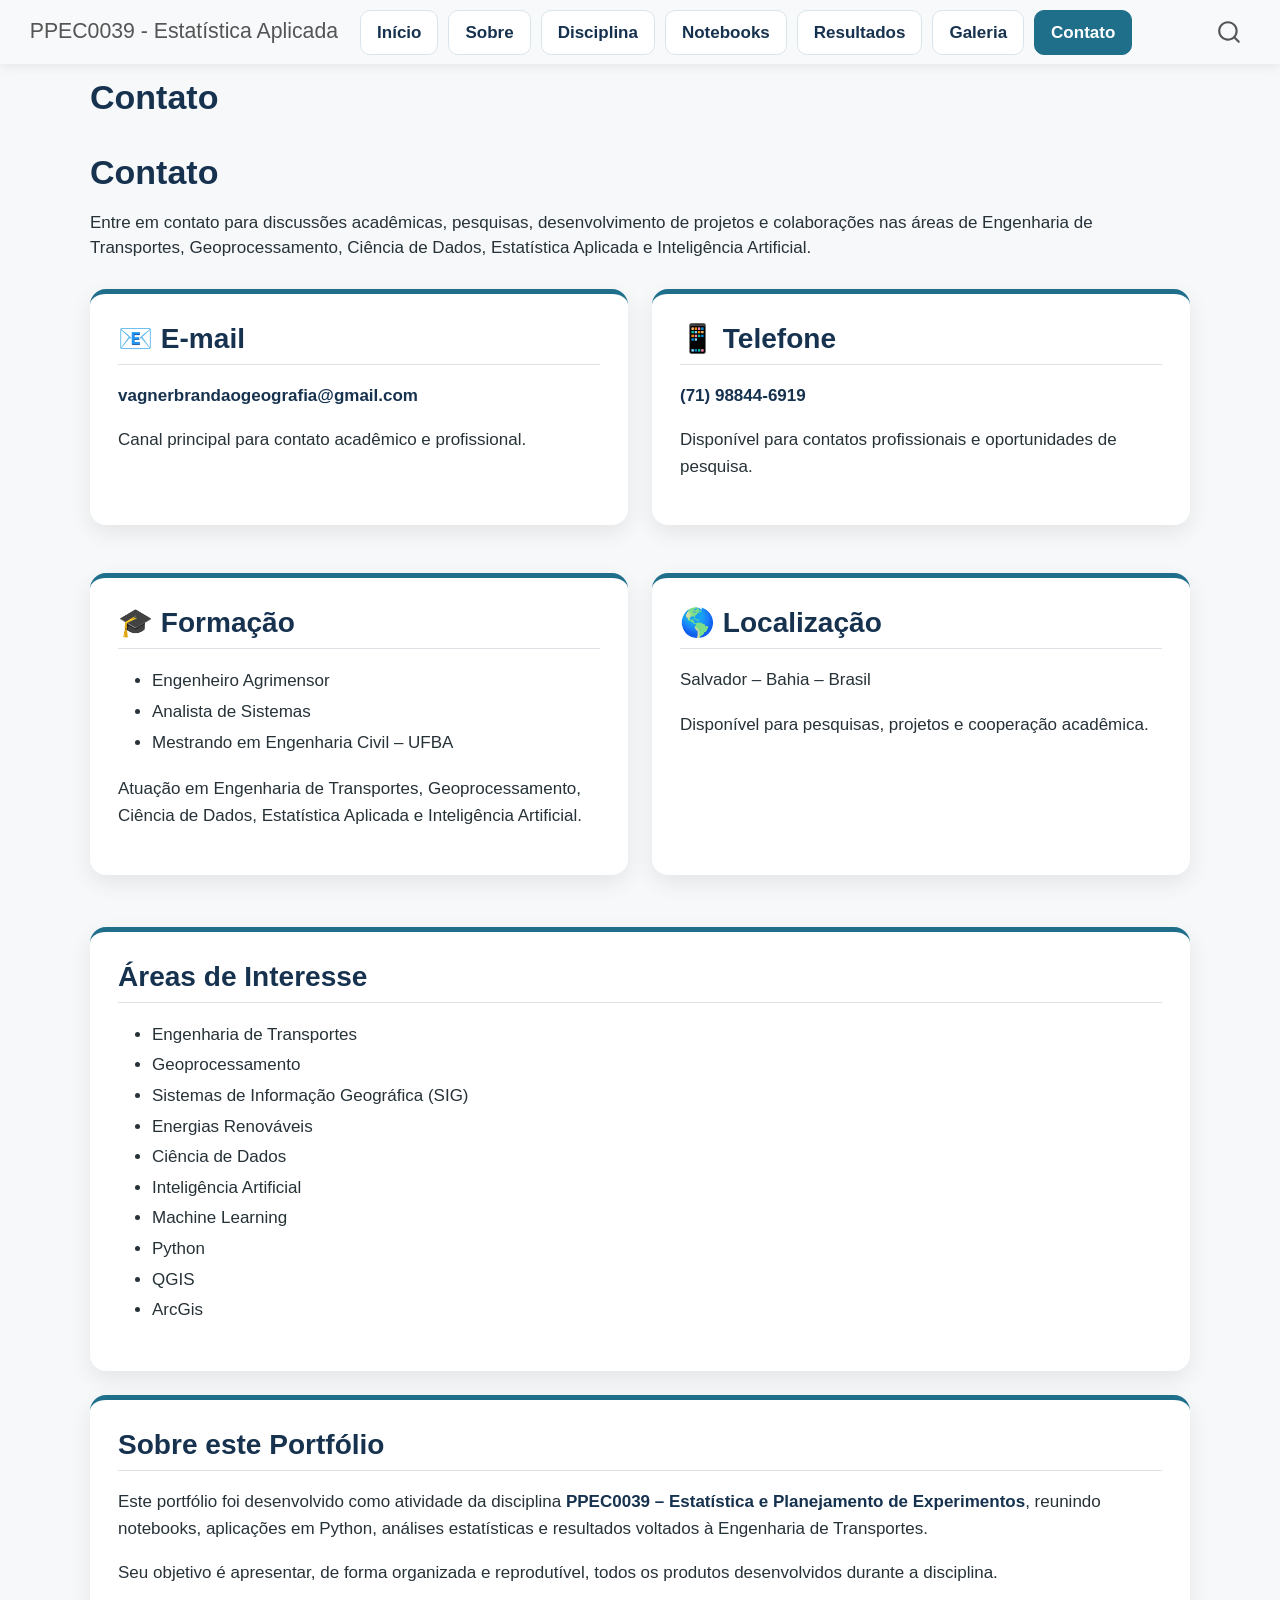
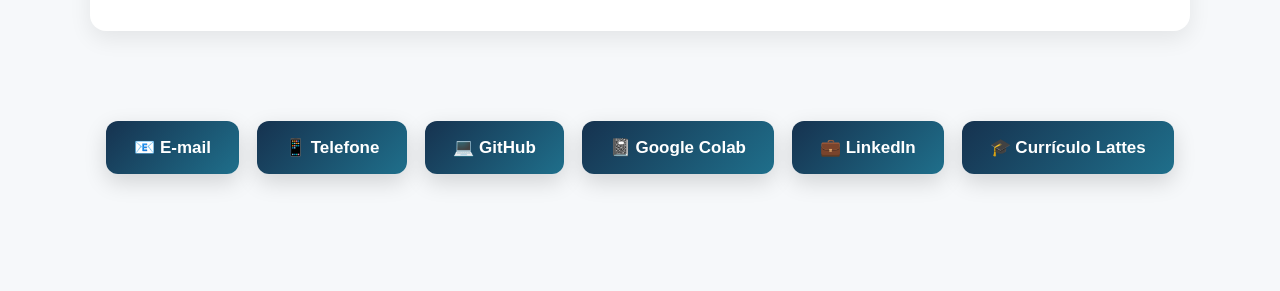
==== docs/contato.html @ 1907cee8 "Publica site Quarto da disciplina" ====
<!DOCTYPE html>
<html xmlns="http://www.w3.org/1999/xhtml" lang="en" xml:lang="en"><head>

<meta charset="utf-8">
<meta name="generator" content="quarto-1.9.38">

<meta name="viewport" content="width=device-width, initial-scale=1.0, user-scalable=yes">


<title>Contato – PPEC0039 - Estatística Aplicada</title>
<style>
/* Default styles provided by pandoc.
** See https://pandoc.org/MANUAL.html#variables-for-html for config info.
*/
code{white-space: pre-wrap;}
span.smallcaps{font-variant: small-caps;}
div.columns{display: flex; gap: min(4vw, 1.5em);}
div.column{flex: auto; overflow-x: auto;}
div.hanging-indent{margin-left: 1.5em; text-indent: -1.5em;}
ul.task-list{list-style: none;}
ul.task-list li input[type="checkbox"] {
  width: 0.8em;
  margin: 0 0.8em 0.2em -1em; /* quarto-specific, see https://github.com/quarto-dev/quarto-cli/issues/4556 */ 
  vertical-align: middle;
}
</style>


<script src="site_libs/quarto-nav/quarto-nav.js"></script>
<script src="site_libs/quarto-nav/headroom.min.js"></script>
<script src="site_libs/clipboard/clipboard.min.js"></script>
<script src="site_libs/quarto-search/autocomplete.umd.js"></script>
<script src="site_libs/quarto-search/fuse.min.js"></script>
<script src="site_libs/quarto-search/quarto-search.js"></script>
<meta name="quarto:offset" content="./">
<script src="site_libs/quarto-html/quarto.js" type="module"></script>
<script src="site_libs/quarto-html/tabsets/tabsets.js" type="module"></script>
<script src="site_libs/quarto-html/popper.min.js"></script>
<script src="site_libs/quarto-html/tippy.umd.min.js"></script>
<script src="site_libs/quarto-html/anchor.min.js"></script>
<link href="site_libs/quarto-html/tippy.css" rel="stylesheet">
<link href="site_libs/quarto-html/quarto-syntax-highlighting-15634bcf2e68342d4ad2dfa704d543f6.css" rel="stylesheet" id="quarto-text-highlighting-styles">
<script src="site_libs/bootstrap/bootstrap.min.js"></script>
<link href="site_libs/bootstrap/bootstrap-icons.css" rel="stylesheet">
<link href="site_libs/bootstrap/bootstrap-a0f9fd0d421825b736dc1bbcbcba2219.min.css" rel="stylesheet" append-hash="true" id="quarto-bootstrap" data-mode="light">
<script id="quarto-search-options" type="application/json">{
  "location": "navbar",
  "copy-button": false,
  "collapse-after": 3,
  "panel-placement": "end",
  "type": "overlay",
  "limit": 50,
  "keyboard-shortcut": [
    "f",
    "/",
    "s"
  ],
  "show-item-context": false,
  "language": {
    "search-no-results-text": "No results",
    "search-matching-documents-text": "matching documents",
    "search-copy-link-title": "Copy link to search",
    "search-hide-matches-text": "Hide additional matches",
    "search-more-match-text": "more match in this document",
    "search-more-matches-text": "more matches in this document",
    "search-clear-button-title": "Clear",
    "search-text-placeholder": "",
    "search-detached-cancel-button-title": "Cancel",
    "search-submit-button-title": "Submit",
    "search-label": "Search"
  }
}</script>


<link rel="stylesheet" href="styles.css">
</head>

<body class="nav-fixed quarto-light">

<div id="quarto-search-results"></div>
  <header id="quarto-header" class="headroom fixed-top">
    <nav class="navbar navbar-expand-lg " data-bs-theme="dark">
      <div class="navbar-container container-fluid">
      <div class="navbar-brand-container mx-auto">
    <a class="navbar-brand" href="./index.html">
    <span class="navbar-title">PPEC0039 - Estatística Aplicada</span>
    </a>
  </div>
            <div id="quarto-search" class="" title="Search"></div>
          <button class="navbar-toggler" type="button" data-bs-toggle="collapse" data-bs-target="#navbarCollapse" aria-controls="navbarCollapse" role="menu" aria-expanded="false" aria-label="Toggle navigation" onclick="if (window.quartoToggleHeadroom) { window.quartoToggleHeadroom(); }">
  <span class="navbar-toggler-icon"></span>
</button>
          <div class="collapse navbar-collapse" id="navbarCollapse">
            <ul class="navbar-nav navbar-nav-scroll me-auto">
  <li class="nav-item">
    <a class="nav-link" href="./index.html"> 
<span class="menu-text">Início</span></a>
  </li>  
  <li class="nav-item">
    <a class="nav-link" href="./about.html"> 
<span class="menu-text">Sobre</span></a>
  </li>  
  <li class="nav-item">
    <a class="nav-link" href="./disciplina.html"> 
<span class="menu-text">Disciplina</span></a>
  </li>  
  <li class="nav-item">
    <a class="nav-link" href="./notebooks.html"> 
<span class="menu-text">Notebooks</span></a>
  </li>  
  <li class="nav-item">
    <a class="nav-link" href="./resultados.html"> 
<span class="menu-text">Resultados</span></a>
  </li>  
  <li class="nav-item">
    <a class="nav-link" href="./galeria.html"> 
<span class="menu-text">Galeria</span></a>
  </li>  
  <li class="nav-item">
    <a class="nav-link active" href="./contato.html" aria-current="page"> 
<span class="menu-text">Contato</span></a>
  </li>  
</ul>
          </div> <!-- /navcollapse -->
            <div class="quarto-navbar-tools">
</div>
      </div> <!-- /container-fluid -->
    </nav>
</header>
<!-- content -->
<div id="quarto-content" class="quarto-container page-columns page-rows-contents page-layout-full page-navbar">
<!-- sidebar -->
<!-- margin-sidebar -->
    
<!-- main -->
<main class="content column-page" id="quarto-document-content">

<header id="title-block-header" class="quarto-title-block default">
<div class="quarto-title">
<h1 class="title">Contato</h1>
</div>



<div class="quarto-title-meta column-page">

    
  
    
  </div>
  


</header>


<section id="contato" class="level1">
<h1>Contato</h1>
<p>Entre em contato para discussões acadêmicas, pesquisas, desenvolvimento de projetos e colaborações nas áreas de Engenharia de Transportes, Geoprocessamento, Ciência de Dados, Estatística Aplicada e Inteligência Artificial.</p>
<div class="grid-cards">
<section id="e-mail" class="level2 info-card">
<h2 class="anchored" data-anchor-id="e-mail">📧 E-mail</h2>
<p><strong>vagnerbrandaogeografia@gmail.com</strong></p>
<p>Canal principal para contato acadêmico e profissional.</p>
</section>
<section id="telefone" class="level2 info-card">
<h2 class="anchored" data-anchor-id="telefone">📱 Telefone</h2>
<p><strong>(71) 98844-6919</strong></p>
<p>Disponível para contatos profissionais e oportunidades de pesquisa.</p>
</section>
<section id="formação" class="level2 info-card">
<h2 class="anchored" data-anchor-id="formação">🎓 Formação</h2>
<ul>
<li>Engenheiro Agrimensor</li>
<li>Analista de Sistemas</li>
<li>Mestrando em Engenharia Civil – UFBA</li>
</ul>
<p>Atuação em Engenharia de Transportes, Geoprocessamento, Ciência de Dados, Estatística Aplicada e Inteligência Artificial.</p>
</section>
<section id="localização" class="level2 info-card">
<h2 class="anchored" data-anchor-id="localização">🌎 Localização</h2>
<p>Salvador – Bahia – Brasil</p>
<p>Disponível para pesquisas, projetos e cooperação acadêmica.</p>
</section>
</div>
<section id="áreas-de-interesse" class="level2 info-card">
<h2 class="anchored" data-anchor-id="áreas-de-interesse">Áreas de Interesse</h2>
<ul>
<li>Engenharia de Transportes</li>
<li>Geoprocessamento</li>
<li>Sistemas de Informação Geográfica (SIG)</li>
<li>Energias Renováveis</li>
<li>Ciência de Dados</li>
<li>Inteligência Artificial</li>
<li>Machine Learning</li>
<li>Python</li>
<li>QGIS</li>
<li>ArcGis</li>
</ul>
</section>
<section id="sobre-este-portfólio" class="level2 info-card">
<h2 class="anchored" data-anchor-id="sobre-este-portfólio">Sobre este Portfólio</h2>
<p>Este portfólio foi desenvolvido como atividade da disciplina <strong>PPEC0039 – Estatística e Planejamento de Experimentos</strong>, reunindo notebooks, aplicações em Python, análises estatísticas e resultados voltados à Engenharia de Transportes.</p>
<p>Seu objetivo é apresentar, de forma organizada e reprodutível, todos os produtos desenvolvidos durante a disciplina.</p>
</section>
<p><br></p>
<div class="contact-links">
<p><a class="contact-button" href="mailto:vagnerbrandaogeografia@gmail.com"> 📧 E-mail </a></p>
<p><a class="contact-button" href="tel:+5571988446919"> 📱 Telefone </a></p>
<p><a class="contact-button" href="https://github.com/Vbrandao13" target="_blank"> 💻 GitHub </a></p>
<p><a class="contact-button" href="https://colab.research.google.com/" target="_blank"> 📓 Google Colab </a></p>
<p><a class="contact-button" href="https://linkedin.com/in/vagner-brandão-94ba0510a" target="_blank"> 💼 LinkedIn </a></p>
<p><a class="contact-button" href="https://lattes.cnpq.br/6029852782960846" target="_blank"> 🎓 Currículo Lattes </a></p>
</div>


</section>

</main> <!-- /main -->
<script id="quarto-html-after-body" type="application/javascript">
  window.document.addEventListener("DOMContentLoaded", function (event) {
    const icon = "";
    const anchorJS = new window.AnchorJS();
    anchorJS.options = {
      placement: 'right',
      icon: icon
    };
    anchorJS.add('.anchored');
    const isCodeAnnotation = (el) => {
      for (const clz of el.classList) {
        if (clz.startsWith('code-annotation-')) {                     
          return true;
        }
      }
      return false;
    }
    const onCopySuccess = function(e) {
      // button target
      const button = e.trigger;
      // don't keep focus
      button.blur();
      // flash "checked"
      button.classList.add('code-copy-button-checked');
      var currentTitle = button.getAttribute("title");
      button.setAttribute("title", "Copied!");
      let tooltip;
      if (window.bootstrap) {
        button.setAttribute("data-bs-toggle", "tooltip");
        button.setAttribute("data-bs-placement", "left");
        button.setAttribute("data-bs-title", "Copied!");
        tooltip = new bootstrap.Tooltip(button, 
          { trigger: "manual", 
            customClass: "code-copy-button-tooltip",
            offset: [0, -8]});
        tooltip.show();    
      }
      setTimeout(function() {
        if (tooltip) {
          tooltip.hide();
          button.removeAttribute("data-bs-title");
          button.removeAttribute("data-bs-toggle");
          button.removeAttribute("data-bs-placement");
        }
        button.setAttribute("title", currentTitle);
        button.classList.remove('code-copy-button-checked');
      }, 1000);
      // clear code selection
      e.clearSelection();
    }
    const getTextToCopy = function(trigger) {
      const outerScaffold = trigger.parentElement.cloneNode(true);
      const codeEl = outerScaffold.querySelector('code');
      for (const childEl of codeEl.children) {
        if (isCodeAnnotation(childEl)) {
          childEl.remove();
        }
      }
      return codeEl.innerText;
    }
    const clipboard = new window.ClipboardJS('.code-copy-button:not([data-in-quarto-modal])', {
      text: getTextToCopy
    });
    clipboard.on('success', onCopySuccess);
    if (window.document.getElementById('quarto-embedded-source-code-modal')) {
      const clipboardModal = new window.ClipboardJS('.code-copy-button[data-in-quarto-modal]', {
        text: getTextToCopy,
        container: window.document.getElementById('quarto-embedded-source-code-modal')
      });
      clipboardModal.on('success', onCopySuccess);
    }
      var localhostRegex = new RegExp(/^(?:http|https):\/\/localhost\:?[0-9]*\//);
      var mailtoRegex = new RegExp(/^mailto:/);
        var filterRegex = new RegExp('/' + window.location.host + '/');
      var isInternal = (href) => {
          return filterRegex.test(href) || localhostRegex.test(href) || mailtoRegex.test(href);
      }
      // Inspect non-navigation links and adorn them if external
     var links = window.document.querySelectorAll('a[href]:not(.nav-link):not(.navbar-brand):not(.toc-action):not(.sidebar-link):not(.sidebar-item-toggle):not(.pagination-link):not(.no-external):not([aria-hidden]):not(.dropdown-item):not(.quarto-navigation-tool):not(.about-link)');
      for (var i=0; i<links.length; i++) {
        const link = links[i];
        if (!isInternal(link.href)) {
          // undo the damage that might have been done by quarto-nav.js in the case of
          // links that we want to consider external
          if (link.dataset.originalHref !== undefined) {
            link.href = link.dataset.originalHref;
          }
        }
      }
    function tippyHover(el, contentFn, onTriggerFn, onUntriggerFn) {
      const config = {
        allowHTML: true,
        maxWidth: 500,
        delay: 100,
        arrow: false,
        appendTo: function(el) {
            return el.parentElement;
        },
        interactive: true,
        interactiveBorder: 10,
        theme: 'quarto',
        placement: 'bottom-start',
      };
      if (contentFn) {
        config.content = contentFn;
      }
      if (onTriggerFn) {
        config.onTrigger = onTriggerFn;
      }
      if (onUntriggerFn) {
        config.onUntrigger = onUntriggerFn;
      }
      window.tippy(el, config); 
    }
    const noterefs = window.document.querySelectorAll('a[role="doc-noteref"]');
    for (var i=0; i<noterefs.length; i++) {
      const ref = noterefs[i];
      tippyHover(ref, function() {
        // use id or data attribute instead here
        let href = ref.getAttribute('data-footnote-href') || ref.getAttribute('href');
        try { href = new URL(href).hash; } catch {}
        const id = href.replace(/^#\/?/, "");
        const note = window.document.getElementById(id);
        if (note) {
          return note.innerHTML;
        } else {
          return "";
        }
      });
    }
    const xrefs = window.document.querySelectorAll('a.quarto-xref');
    const processXRef = (id, note) => {
      // Strip column container classes
      const stripColumnClz = (el) => {
        el.classList.remove("page-full", "page-columns");
        if (el.children) {
          for (const child of el.children) {
            stripColumnClz(child);
          }
        }
      }
      stripColumnClz(note)
      if (id === null || id.startsWith('sec-')) {
        // Special case sections, only their first couple elements
        const container = document.createElement("div");
        if (note.children && note.children.length > 2) {
          container.appendChild(note.children[0].cloneNode(true));
          for (let i = 1; i < note.children.length; i++) {
            const child = note.children[i];
            if (child.tagName === "P" && child.innerText === "") {
              continue;
            } else {
              container.appendChild(child.cloneNode(true));
              break;
            }
          }
          if (window.Quarto?.typesetMath) {
            window.Quarto.typesetMath(container);
          }
          return container.innerHTML
        } else {
          if (window.Quarto?.typesetMath) {
            window.Quarto.typesetMath(note);
          }
          return note.innerHTML;
        }
      } else {
        // Remove any anchor links if they are present
        const anchorLink = note.querySelector('a.anchorjs-link');
        if (anchorLink) {
          anchorLink.remove();
        }
        if (window.Quarto?.typesetMath) {
          window.Quarto.typesetMath(note);
        }
        if (note.classList.contains("callout")) {
          return note.outerHTML;
        } else {
          return note.innerHTML;
        }
      }
    }
    for (var i=0; i<xrefs.length; i++) {
      const xref = xrefs[i];
      tippyHover(xref, undefined, function(instance) {
        instance.disable();
        let url = xref.getAttribute('href');
        let hash = undefined; 
        if (url.startsWith('#')) {
          hash = url;
        } else {
          try { hash = new URL(url).hash; } catch {}
        }
        if (hash) {
          const id = hash.replace(/^#\/?/, "");
          const note = window.document.getElementById(id);
          if (note !== null) {
            try {
              const html = processXRef(id, note.cloneNode(true));
              instance.setContent(html);
            } finally {
              instance.enable();
              instance.show();
            }
          } else {
            // See if we can fetch this
            fetch(url.split('#')[0])
            .then(res => res.text())
            .then(html => {
              const parser = new DOMParser();
              const htmlDoc = parser.parseFromString(html, "text/html");
              const note = htmlDoc.getElementById(id);
              if (note !== null) {
                const html = processXRef(id, note);
                instance.setContent(html);
              } 
            }).finally(() => {
              instance.enable();
              instance.show();
            });
          }
        } else {
          // See if we can fetch a full url (with no hash to target)
          // This is a special case and we should probably do some content thinning / targeting
          fetch(url)
          .then(res => res.text())
          .then(html => {
            const parser = new DOMParser();
            const htmlDoc = parser.parseFromString(html, "text/html");
            const note = htmlDoc.querySelector('main.content');
            if (note !== null) {
              // This should only happen for chapter cross references
              // (since there is no id in the URL)
              // remove the first header
              if (note.children.length > 0 && note.children[0].tagName === "HEADER") {
                note.children[0].remove();
              }
              const html = processXRef(null, note);
              instance.setContent(html);
            } 
          }).finally(() => {
            instance.enable();
            instance.show();
          });
        }
      }, function(instance) {
      });
    }
        let selectedAnnoteEl;
        const selectorForAnnotation = ( cell, annotation) => {
          let cellAttr = 'data-code-cell="' + cell + '"';
          let lineAttr = 'data-code-annotation="' +  annotation + '"';
          const selector = 'span[' + cellAttr + '][' + lineAttr + ']';
          return selector;
        }
        const selectCodeLines = (annoteEl) => {
          const doc = window.document;
          const targetCell = annoteEl.getAttribute("data-target-cell");
          const targetAnnotation = annoteEl.getAttribute("data-target-annotation");
          const annoteSpan = window.document.querySelector(selectorForAnnotation(targetCell, targetAnnotation));
          const lines = annoteSpan.getAttribute("data-code-lines").split(",");
          const lineIds = lines.map((line) => {
            return targetCell + "-" + line;
          })
          let top = null;
          let height = null;
          let parent = null;
          if (lineIds.length > 0) {
              //compute the position of the single el (top and bottom and make a div)
              const el = window.document.getElementById(lineIds[0]);
              top = el.offsetTop;
              height = el.offsetHeight;
              parent = el.parentElement.parentElement;
            if (lineIds.length > 1) {
              const lastEl = window.document.getElementById(lineIds[lineIds.length - 1]);
              const bottom = lastEl.offsetTop + lastEl.offsetHeight;
              height = bottom - top;
            }
            if (top !== null && height !== null && parent !== null) {
              // cook up a div (if necessary) and position it 
              let div = window.document.getElementById("code-annotation-line-highlight");
              if (div === null) {
                div = window.document.createElement("div");
                div.setAttribute("id", "code-annotation-line-highlight");
                div.style.position = 'absolute';
                parent.appendChild(div);
              }
              div.style.top = top - 2 + "px";
              div.style.height = height + 4 + "px";
              div.style.left = 0;
              let gutterDiv = window.document.getElementById("code-annotation-line-highlight-gutter");
              if (gutterDiv === null) {
                gutterDiv = window.document.createElement("div");
                gutterDiv.setAttribute("id", "code-annotation-line-highlight-gutter");
                gutterDiv.style.position = 'absolute';
                const codeCell = window.document.getElementById(targetCell);
                const gutter = codeCell.querySelector('.code-annotation-gutter');
                gutter.appendChild(gutterDiv);
              }
              gutterDiv.style.top = top - 2 + "px";
              gutterDiv.style.height = height + 4 + "px";
            }
            selectedAnnoteEl = annoteEl;
          }
        };
        const unselectCodeLines = () => {
          const elementsIds = ["code-annotation-line-highlight", "code-annotation-line-highlight-gutter"];
          elementsIds.forEach((elId) => {
            const div = window.document.getElementById(elId);
            if (div) {
              div.remove();
            }
          });
          selectedAnnoteEl = undefined;
        };
          // Handle positioning of the toggle
      window.addEventListener(
        "resize",
        throttle(() => {
          elRect = undefined;
          if (selectedAnnoteEl) {
            selectCodeLines(selectedAnnoteEl);
          }
        }, 10)
      );
      function throttle(fn, ms) {
      let throttle = false;
      let timer;
        return (...args) => {
          if(!throttle) { // first call gets through
              fn.apply(this, args);
              throttle = true;
          } else { // all the others get throttled
              if(timer) clearTimeout(timer); // cancel #2
              timer = setTimeout(() => {
                fn.apply(this, args);
                timer = throttle = false;
              }, ms);
          }
        };
      }
        // Attach click handler to the DT
        const annoteDls = window.document.querySelectorAll('dt[data-target-cell]');
        for (const annoteDlNode of annoteDls) {
          annoteDlNode.addEventListener('click', (event) => {
            const clickedEl = event.target;
            if (clickedEl !== selectedAnnoteEl) {
              unselectCodeLines();
              const activeEl = window.document.querySelector('dt[data-target-cell].code-annotation-active');
              if (activeEl) {
                activeEl.classList.remove('code-annotation-active');
              }
              selectCodeLines(clickedEl);
              clickedEl.classList.add('code-annotation-active');
            } else {
              // Unselect the line
              unselectCodeLines();
              clickedEl.classList.remove('code-annotation-active');
            }
          });
        }
    const findCites = (el) => {
      const parentEl = el.parentElement;
      if (parentEl) {
        const cites = parentEl.dataset.cites;
        if (cites) {
          return {
            el,
            cites: cites.split(' ')
          };
        } else {
          return findCites(el.parentElement)
        }
      } else {
        return undefined;
      }
    };
    var bibliorefs = window.document.querySelectorAll('a[role="doc-biblioref"]');
    for (var i=0; i<bibliorefs.length; i++) {
      const ref = bibliorefs[i];
      const citeInfo = findCites(ref);
      if (citeInfo) {
        tippyHover(citeInfo.el, function() {
          var popup = window.document.createElement('div');
          citeInfo.cites.forEach(function(cite) {
            var citeDiv = window.document.createElement('div');
            citeDiv.classList.add('hanging-indent');
            citeDiv.classList.add('csl-entry');
            var biblioDiv = window.document.getElementById('ref-' + cite);
            if (biblioDiv) {
              citeDiv.innerHTML = biblioDiv.innerHTML;
            }
            popup.appendChild(citeDiv);
          });
          return popup.innerHTML;
        });
      }
    }
  });
  </script>
</div> <!-- /content -->




</body></html>
---- docs/site_libs/quarto-html/tippy.css ----
.tippy-box[data-animation=fade][data-state=hidden]{opacity:0}[data-tippy-root]{max-width:calc(100vw - 10px)}.tippy-box{position:relative;background-color:#333;color:#fff;border-radius:4px;font-size:14px;line-height:1.4;white-space:normal;outline:0;transition-property:transform,visibility,opacity}.tippy-box[data-placement^=top]>.tippy-arrow{bottom:0}.tippy-box[data-placement^=top]>.tippy-arrow:before{bottom:-7px;left:0;border-width:8px 8px 0;border-top-color:initial;transform-origin:center top}.tippy-box[data-placement^=bottom]>.tippy-arrow{top:0}.tippy-box[data-placement^=bottom]>.tippy-arrow:before{top:-7px;left:0;border-width:0 8px 8px;border-bottom-color:initial;transform-origin:center bottom}.tippy-box[data-placement^=left]>.tippy-arrow{right:0}.tippy-box[data-placement^=left]>.tippy-arrow:before{border-width:8px 0 8px 8px;border-left-color:initial;right:-7px;transform-origin:center left}.tippy-box[data-placement^=right]>.tippy-arrow{left:0}.tippy-box[data-placement^=right]>.tippy-arrow:before{left:-7px;border-width:8px 8px 8px 0;border-right-color:initial;transform-origin:center right}.tippy-box[data-inertia][data-state=visible]{transition-timing-function:cubic-bezier(.54,1.5,.38,1.11)}.tippy-arrow{width:16px;height:16px;color:#333}.tippy-arrow:before{content:"";position:absolute;border-color:transparent;border-style:solid}.tippy-content{position:relative;padding:5px 9px;z-index:1}
---- docs/site_libs/quarto-html/quarto-syntax-highlighting-15634bcf2e68342d4ad2dfa704d543f6.css ----
/* quarto syntax highlight colors */
:root {
  --quarto-hl-ot-color: #003B4F;
  --quarto-hl-at-color: #657422;
  --quarto-hl-ss-color: #20794D;
  --quarto-hl-an-color: #5E5E5E;
  --quarto-hl-fu-color: #4758AB;
  --quarto-hl-st-color: #20794D;
  --quarto-hl-cf-color: #003B4F;
  --quarto-hl-op-color: #5E5E5E;
  --quarto-hl-er-color: #AD0000;
  --quarto-hl-bn-color: #AD0000;
  --quarto-hl-al-color: #AD0000;
  --quarto-hl-va-color: #111111;
  --quarto-hl-bu-color: inherit;
  --quarto-hl-ex-color: inherit;
  --quarto-hl-pp-color: #AD0000;
  --quarto-hl-in-color: #5E5E5E;
  --quarto-hl-vs-color: #20794D;
  --quarto-hl-wa-color: #5E5E5E;
  --quarto-hl-do-color: #5E5E5E;
  --quarto-hl-im-color: #00769E;
  --quarto-hl-ch-color: #20794D;
  --quarto-hl-dt-color: #AD0000;
  --quarto-hl-fl-color: #AD0000;
  --quarto-hl-co-color: #5E5E5E;
  --quarto-hl-cv-color: #5E5E5E;
  --quarto-hl-cn-color: #8f5902;
  --quarto-hl-sc-color: #5E5E5E;
  --quarto-hl-dv-color: #AD0000;
  --quarto-hl-kw-color: #003B4F;
}

/* other quarto variables */
:root {
  --quarto-font-monospace: SFMono-Regular, Menlo, Monaco, Consolas, "Liberation Mono", "Courier New", monospace;
}

/* syntax highlight based on Pandoc's rules */
pre > code.sourceCode > span {
  color: #003B4F;
}

code.sourceCode > span {
  color: #003B4F;
}

div.sourceCode,
div.sourceCode pre.sourceCode {
  color: #003B4F;
}

/* Normal */
code span {
  color: #003B4F;
}

/* Alert */
code span.al {
  color: #AD0000;
  font-style: inherit;
}

/* Annotation */
code span.an {
  color: #5E5E5E;
  font-style: inherit;
}

/* Attribute */
code span.at {
  color: #657422;
  font-style: inherit;
}

/* BaseN */
code span.bn {
  color: #AD0000;
  font-style: inherit;
}

/* BuiltIn */
code span.bu {
  font-style: inherit;
}

/* ControlFlow */
code span.cf {
  color: #003B4F;
  font-weight: bold;
  font-style: inherit;
}

/* Char */
code span.ch {
  color: #20794D;
  font-style: inherit;
}

/* Constant */
code span.cn {
  color: #8f5902;
  font-style: inherit;
}

/* Comment */
code span.co {
  color: #5E5E5E;
  font-style: inherit;
}

/* CommentVar */
code span.cv {
  color: #5E5E5E;
  font-style: italic;
}

/* Documentation */
code span.do {
  color: #5E5E5E;
  font-style: italic;
}

/* DataType */
code span.dt {
  color: #AD0000;
  font-style: inherit;
}

/* DecVal */
code span.dv {
  color: #AD0000;
  font-style: inherit;
}

/* Error */
code span.er {
  color: #AD0000;
  font-style: inherit;
}

/* Extension */
code span.ex {
  font-style: inherit;
}

/* Float */
code span.fl {
  color: #AD0000;
  font-style: inherit;
}

/* Function */
code span.fu {
  color: #4758AB;
  font-style: inherit;
}

/* Import */
code span.im {
  color: #00769E;
  font-style: inherit;
}

/* Information */
code span.in {
  color: #5E5E5E;
  font-style: inherit;
}

/* Keyword */
code span.kw {
  color: #003B4F;
  font-weight: bold;
  font-style: inherit;
}

/* Operator */
code span.op {
  color: #5E5E5E;
  font-style: inherit;
}

/* Other */
code span.ot {
  color: #003B4F;
  font-style: inherit;
}

/* Preprocessor */
code span.pp {
  color: #AD0000;
  font-style: inherit;
}

/* SpecialChar */
code span.sc {
  color: #5E5E5E;
  font-style: inherit;
}

/* SpecialString */
code span.ss {
  color: #20794D;
  font-style: inherit;
}

/* String */
code span.st {
  color: #20794D;
  font-style: inherit;
}

/* Variable */
code span.va {
  color: #111111;
  font-style: inherit;
}

/* VerbatimString */
code span.vs {
  color: #20794D;
  font-style: inherit;
}

/* Warning */
code span.wa {
  color: #5E5E5E;
  font-style: italic;
}

.prevent-inlining {
  content: "</";
}

/*# sourceMappingURL=f23921c56f73e400b49028c9186a1aa0.css.map */
---- docs/styles.css ----
body {
  font-family: "Segoe UI", Arial, sans-serif;
  background-color: #f6f8fa;
  color: #263238;
}

main {
  max-width: 1100px;
  margin: 0 auto;
}

h1, h2, h3 {
  color: #16324f;
  font-weight: 700;
}

.navbar {
  box-shadow: 0 2px 12px rgba(0,0,0,0.08);
}

/* HERO */
.hero-section {
  background: linear-gradient(135deg, #102a43, #1f6f8b);
  color: white;
  padding: 70px 60px;
  border-radius: 22px;
  margin-bottom: 40px;
  box-shadow: 0 12px 32px rgba(16,42,67,0.28);
}

.hero-section h1,
.hero-section h2,
.hero-section p {
  color: white;
}

.hero-section h1 {
  font-size: 2.8rem;
}

.hero-section h2 {
  border-bottom: 1px solid rgba(255,255,255,0.35);
  padding-bottom: 12px;
}

/* BOTÕES DA PÁGINA INICIAL */
.btn-main,
.btn-light {
  display: inline-block;
  padding: 12px 20px;
  margin: 10px 8px 0 0;
  border-radius: 8px;
  text-decoration: none;
  font-weight: 700;
}

.btn-main {
  background: #ffffff;
  color: #102a43;
}

.btn-light {
  background: rgba(255,255,255,0.18);
  color: white;
  border: 1px solid rgba(255,255,255,0.45);
}

/* GRID DE CARDS */
.grid-cards {
  display: grid;
  grid-template-columns: repeat(2, 1fr);
  gap: 24px;
  margin: 28px 0;
}

/* CARD PADRÃO */
.info-card {
  background: #ffffff;
  padding: 28px;
  border-radius: 16px;
  border-top: 5px solid #1f6f8b;
  box-shadow: 0 8px 22px rgba(0,0,0,0.08);
  margin-bottom: 24px;
}

.info-card h2,
.info-card h3 {
  margin-top: 0;
  color: #16324f;
}

.info-card p {
  line-height: 1.6;
}

.info-card ul {
  line-height: 1.8;
}

/* CARD LARGO */
.full-card {
  background: #ffffff;
  padding: 28px;
  border-radius: 16px;
  border-top: 5px solid #1f6f8b;
  box-shadow: 0 8px 22px rgba(0,0,0,0.08);
  margin: 28px 0 36px 0;
  width: 100%;
}

.full-card h2 {
  margin-top: 0;
  color: #16324f;
}

.wide-card {
  grid-column: 1 / -1;
}

/* BOTÕES DOS NOTEBOOKS */
.btn-github,
.btn-colab {
  display: inline-block;
  margin-top: 18px;
  margin-right: 12px;
  padding: 11px 20px;
  border-radius: 8px;
  font-weight: 700;
  text-decoration: none;
  transition: 0.25s ease-in-out;
}

.btn-github {
  background-color: #1f6f8b;
  color: #ffffff;
}

.btn-github:hover {
  background-color: #174f64;
  color: #ffffff;
  text-decoration: none;
}

.btn-colab {
  background-color: #ffffff;
  color: #1f6f8b;
  border: 2px solid #1f6f8b;
}

.btn-colab:hover {
  background-color: #1f6f8b;
  color: #ffffff;
  text-decoration: none;
}

/* PÁGINA SOBRE */
.profile-card {
  display: grid;
  grid-template-columns: 320px 1fr;
  gap: 36px;
  background: #ffffff;
  padding: 36px;
  border-radius: 22px;
  box-shadow: 0 10px 30px rgba(0,0,0,0.10);
  margin-bottom: 36px;
  align-items: center;
  border-left: 7px solid #1f6f8b;
}

.profile-photo img {
  width: 100%;
  max-width: 300px;
  border-radius: 18px;
  box-shadow: 0 8px 24px rgba(0,0,0,0.22);
}

.profile-info h1 {
  margin-top: 0;
  color: #16324f;
}

.profile-info p {
  font-size: 1rem;
  line-height: 1.65;
}

/* TEXTO PADRONIZADO */
.text-card {
  background: #ffffff;
  padding: 28px;
  border-radius: 16px;
  border-left: 6px solid #1f6f8b;
  box-shadow: 0 8px 22px rgba(0,0,0,0.08);
  margin: 28px 0;
}

.text-card h2 {
  margin-top: 0;
}

/* RESPONSIVO */
@media (max-width: 768px) {
  .grid-cards,
  .profile-card {
    grid-template-columns: 1fr;
  }

  .hero-section {
    padding: 45px 28px;
  }

  .hero-section h1 {
    font-size: 2.1rem;
  }

  .profile-card {
    text-align: center;
  }

  .profile-photo img {
    margin: 0 auto;
  }

  .btn-github,
  .btn-colab {
    display: block;
    width: 100%;
    text-align: center;
  }
}

/* GALERIA */

.gallery-grid {
  display: grid;
  grid-template-columns: repeat(2, 1fr);
  gap: 28px;
  margin: 35px 0;
}

.gallery-card {
  background: #ffffff;
  border-radius: 20px;
  padding: 28px;
  min-height: 280px;
  box-shadow: 0 10px 28px rgba(0,0,0,0.08);
  border-top: 6px solid #1f6f8b;
  transition: 0.25s ease-in-out;
}

.gallery-card:hover {
  transform: translateY(-6px);
  box-shadow: 0 16px 36px rgba(0,0,0,0.14);
}

.gallery-card h3 {
  margin-top: 0;
  color: #16324f;
}

.gallery-placeholder {
  height: 130px;
  border-radius: 16px;
  background: linear-gradient(135deg, #e8f3f7, #ffffff);
  display: flex;
  align-items: center;
  justify-content: center;
  font-size: 4rem;
  margin: 18px 0;
  border: 1px solid #d8e6ec;
}

@media (max-width: 768px) {
  .gallery-grid {
    grid-template-columns: 1fr;
  }
}

/* GALERIA CIENTÍFICA */

.scientific-gallery {
  display: grid;
  grid-template-columns: repeat(2, 1fr);
  gap: 30px;
  margin: 35px 0;
}

.gallery-item {
  background: #ffffff;
  border-radius: 20px;
  overflow: hidden;
  box-shadow: 0 10px 28px rgba(0,0,0,0.10);
  transition: 0.25s ease-in-out;
  border-top: 6px solid #1f6f8b;
}

.gallery-item:hover {
  transform: translateY(-6px);
  box-shadow: 0 18px 40px rgba(0,0,0,0.16);
}

.gallery-item img {
  width: 100%;
  height: 240px;
  object-fit: cover;
  display: block;
}

.gallery-content {
  padding: 26px;
}

.gallery-content h3 {
  margin-top: 0;
  color: #16324f;
}

.gallery-content p {
  line-height: 1.6;
  margin-bottom: 18px;
}

@media (max-width: 768px) {
  .scientific-gallery {
    grid-template-columns: 1fr;
  }

  .gallery-item img {
    height: 220px;
  }
}

/* CONTATO */

.contact-links{
    display:flex;
    gap:18px;
    flex-wrap:wrap;
    margin-top:20px;
}

.contact-button{
    display:inline-block;
    padding:12px 22px;
    border-radius:10px;
    background:#1f6f8b;
    color:#fff;
    text-decoration:none;
    font-weight:600;
    transition:.3s;
}

.contact-button:hover{
    background:#16324f;
    color:#fff;
    transform:translateY(-2px);
}

.info-card strong{
    color:#16324f;
}

/* BOTÕES DA PÁGINA CONTATO */

.contact-links{
    display:flex;
    justify-content:center;
    gap:20px;
    margin:40px 0;
    flex-wrap:wrap;
}

.contact-button{
    background:#1f6f8b;
    color:white;
    text-decoration:none;
    padding:14px 28px;
    border-radius:10px;
    font-weight:600;
    transition:0.3s;
    box-shadow:0 6px 18px rgba(0,0,0,.15);
}

.contact-button:hover{
    background:#16324f;
    color:white;
    transform:translateY(-3px);
}

/* ===========================================================
   CONTATO
=========================================================== */

.contact-links{
    display:flex;
    justify-content:center;
    align-items:center;
    flex-wrap:wrap;
    gap:18px;
    margin:40px auto;
}

.contact-button{
    display:inline-flex;
    align-items:center;
    justify-content:center;
    gap:8px;

    padding:14px 28px;

    background:linear-gradient(135deg,#16324f,#1f6f8b);
    color:#ffffff;

    text-decoration:none;
    font-weight:600;
    font-size:1rem;

    border-radius:12px;

    box-shadow:0 8px 22px rgba(0,0,0,.15);

    transition:all .30s ease;
}

.contact-button:hover{

    background:linear-gradient(135deg,#1f6f8b,#16324f);

    color:#ffffff;

    transform:translateY(-4px);

    box-shadow:0 14px 28px rgba(0,0,0,.20);

    text-decoration:none;

}

.navbar-nav .nav-link {
  margin: 0 5px;
  padding: 9px 16px !important;
  border-radius: 10px;
  background: #ffffff;
  color: #16324f !important;
  font-weight: 600;
  border: 1px solid #d8e6ec;
  transition: 0.25s;
}

.navbar-nav .nav-link:hover,
.navbar-nav .nav-link.active {
  background: #1f6f8b;
  color: #ffffff !important;
  border-color: #1f6f8b;
}
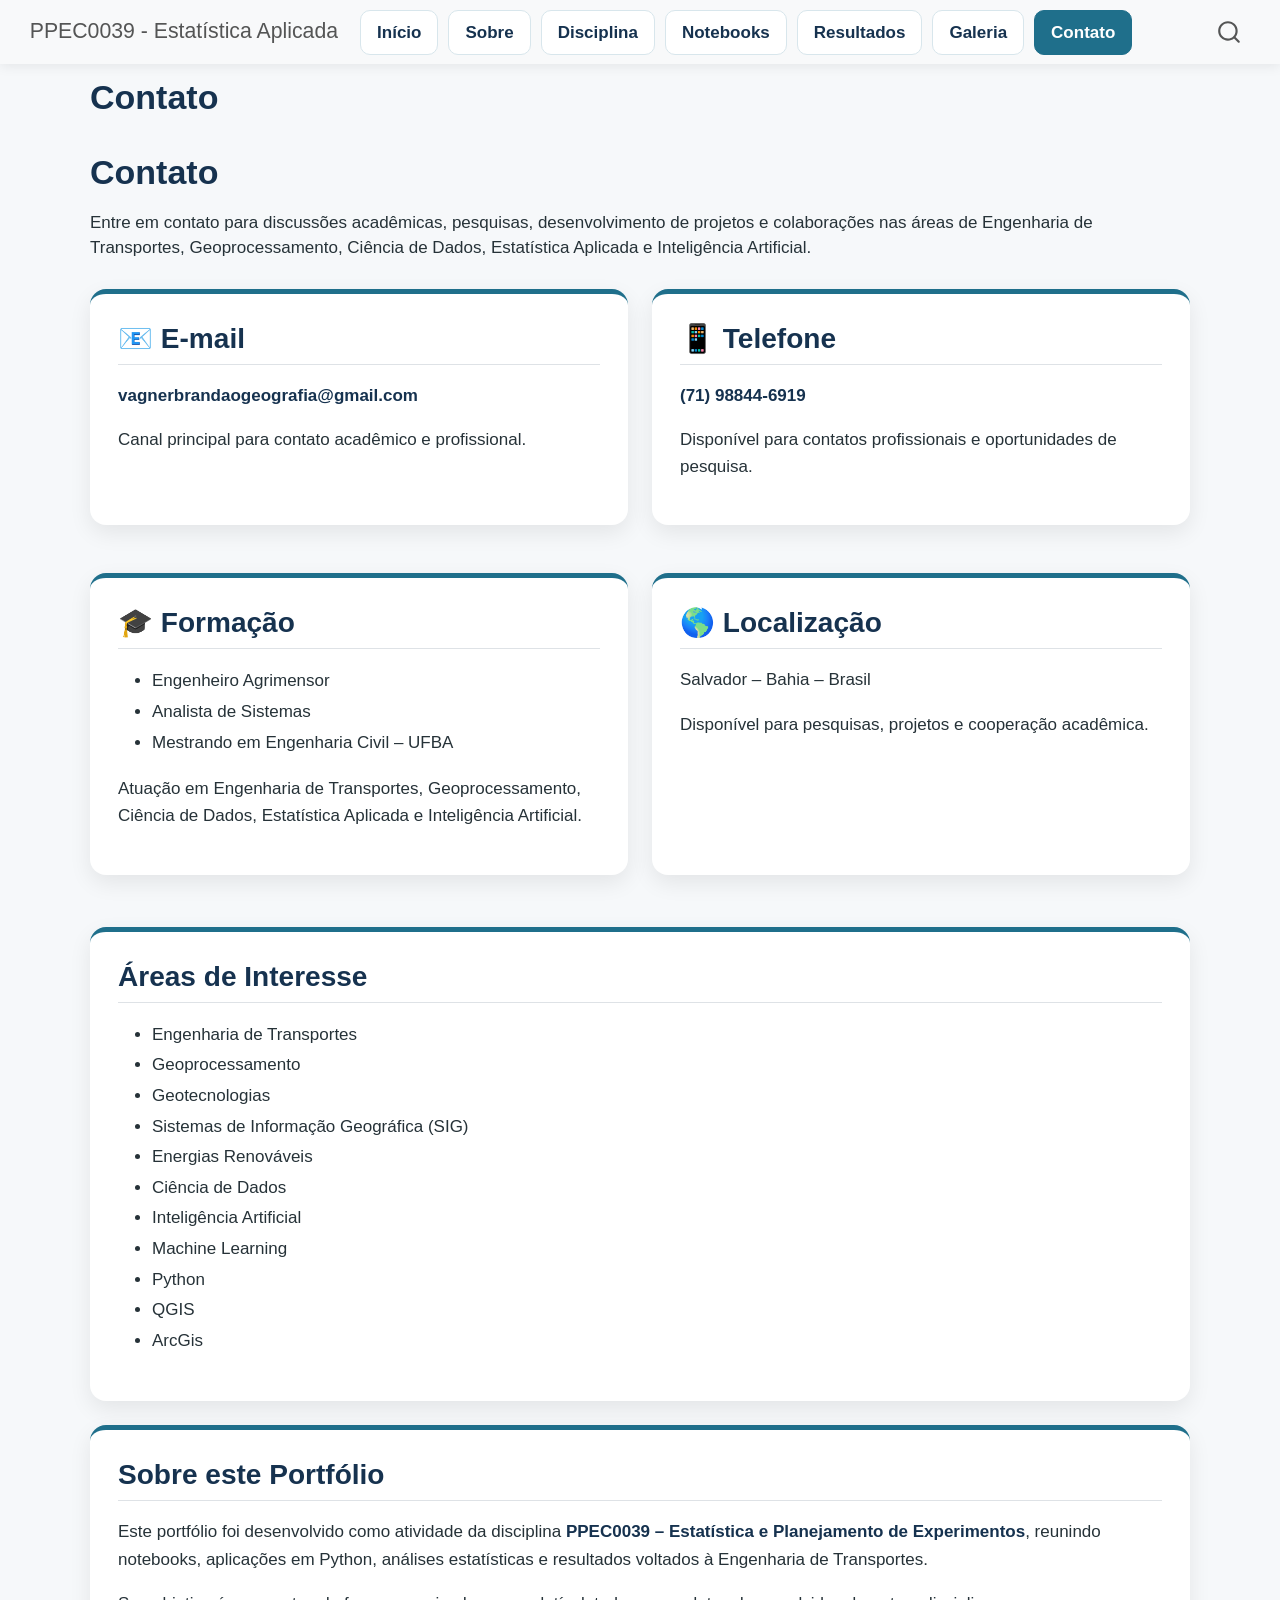
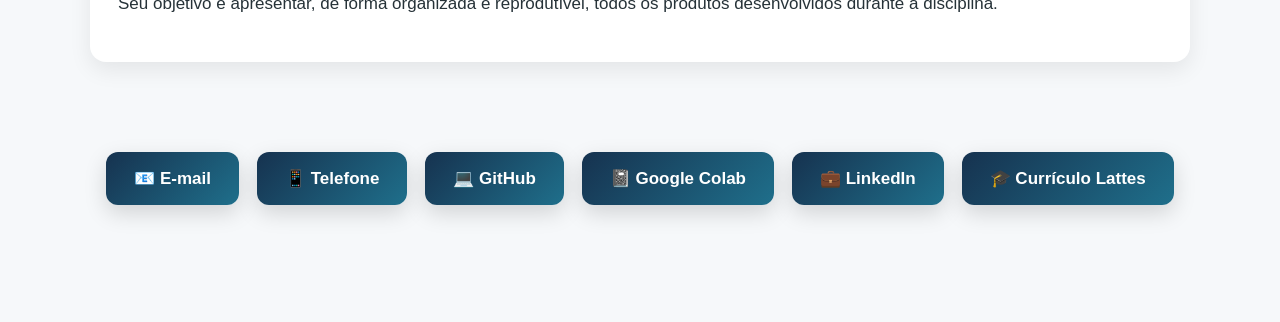
==== commit 591b960e: "Corrige links das aulas 04 e 09" ====
--- a/docs/contato.html
+++ b/docs/contato.html
@@ -188,6 +188,7 @@
 <ul>
 <li>Engenharia de Transportes</li>
 <li>Geoprocessamento</li>
+<li>Geotecnologias</li>
 <li>Sistemas de Informação Geográfica (SIG)</li>
 <li>Energias Renováveis</li>
 <li>Ciência de Dados</li>
